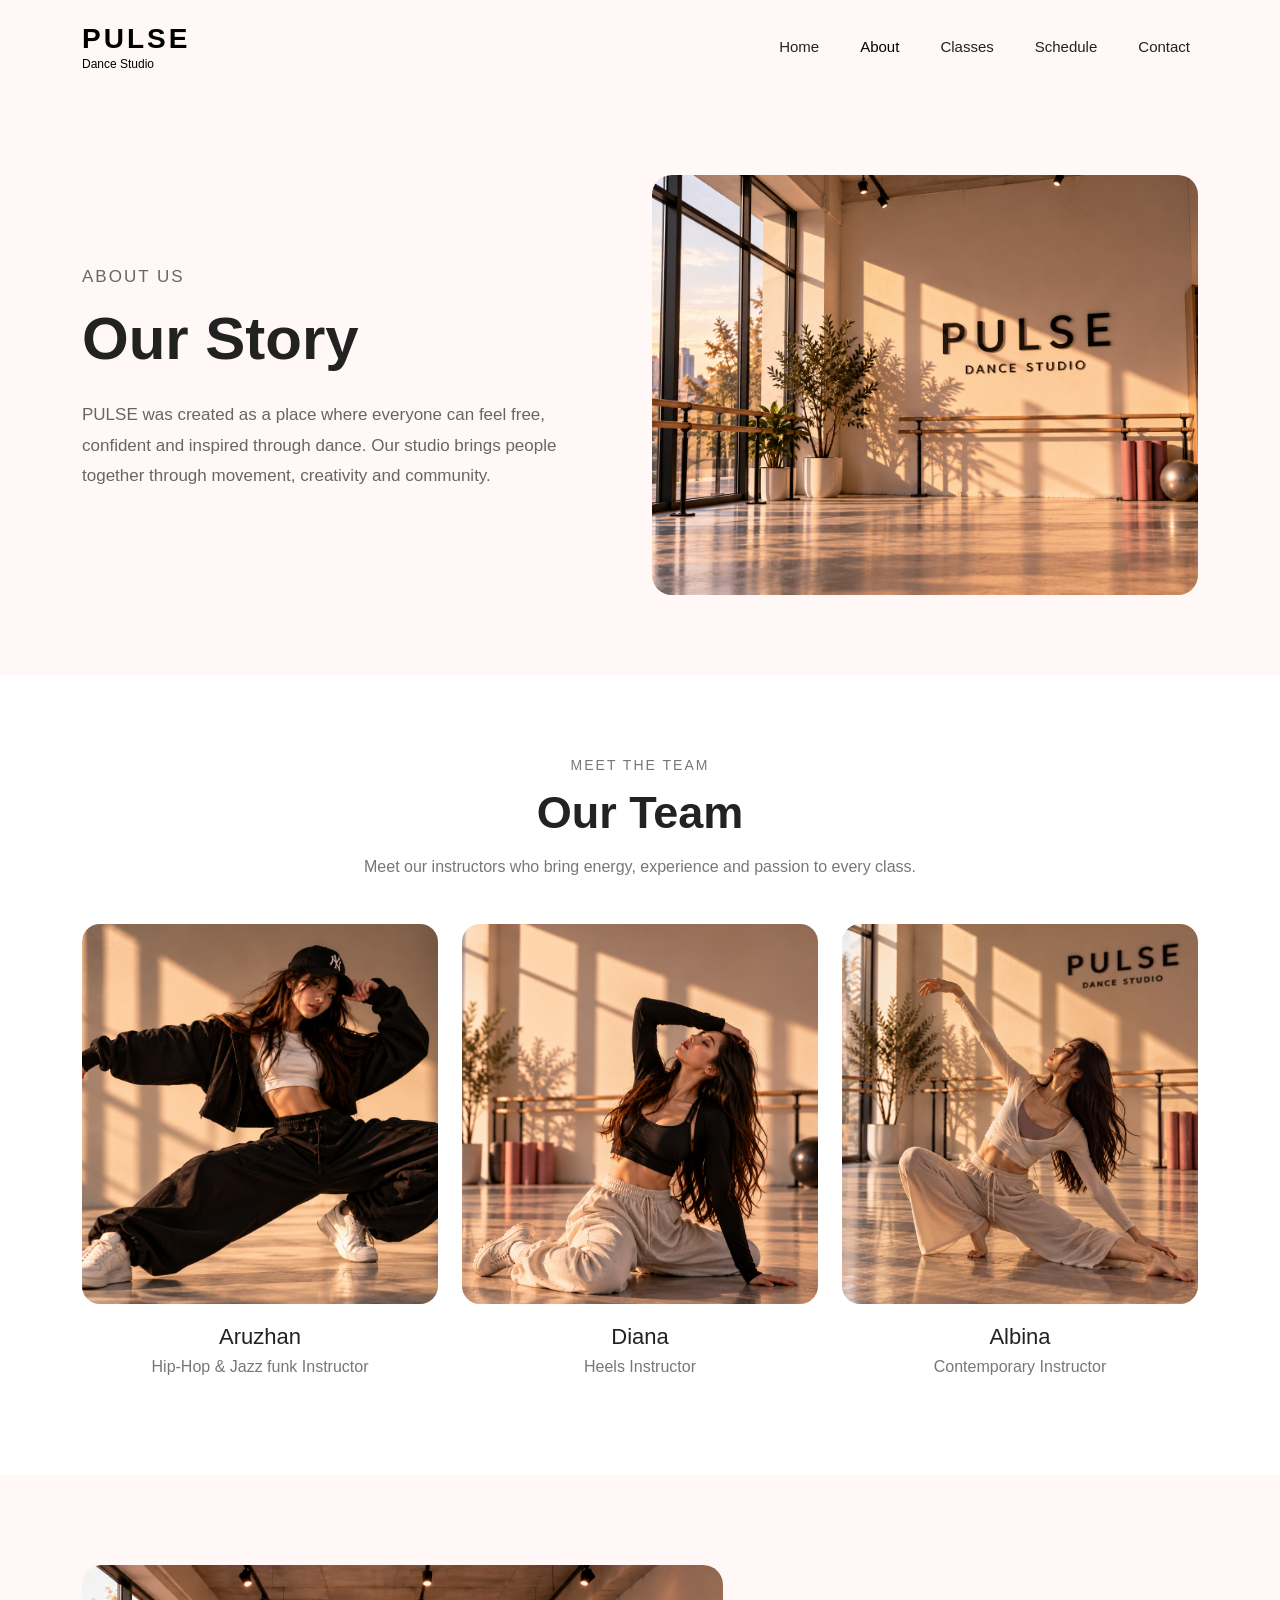
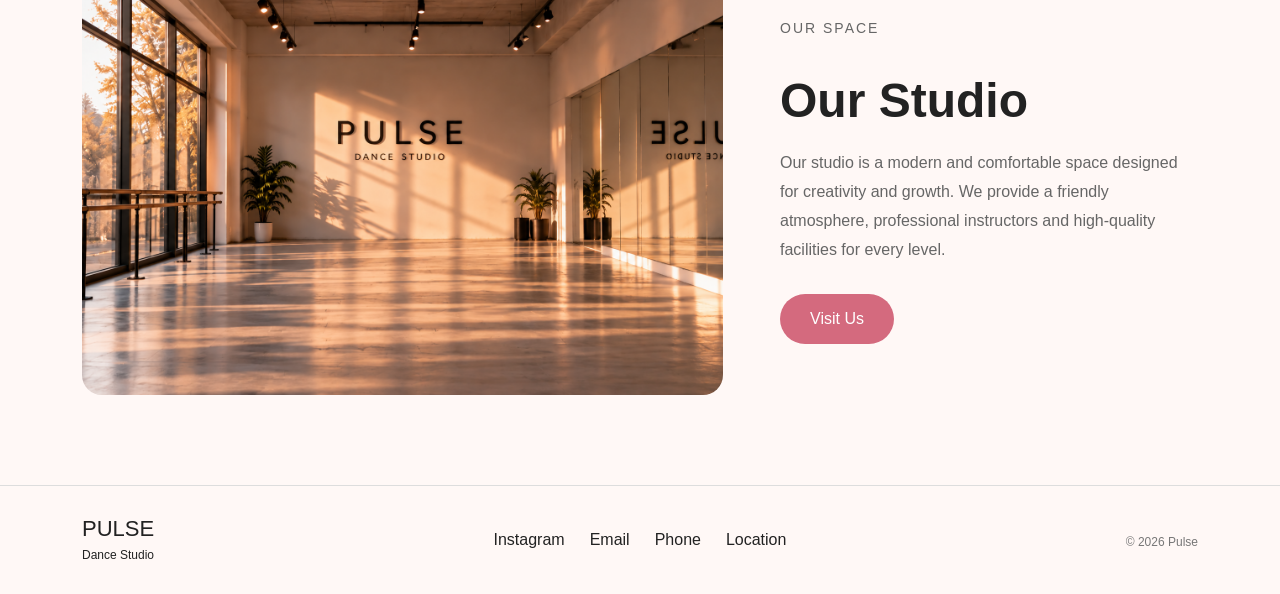
==== about.html @ a778d6ec "about page" ====
<!DOCTYPE html>
<html lang="en">

<head>
    <meta charset="UTF-8">
    <meta name="viewport" content="width=device-width, initial-scale=1.0">

    <title>About - Pulse Dance Studio</title>

    <link href="https://cdn.jsdelivr.net/npm/bootstrap@5.3.8/dist/css/bootstrap.min.css" rel="stylesheet">
    <link rel="stylesheet" href="about.css">
</head>

<body>

    <header>
        <nav class="navbar navbar-expand-lg">
            <div class="container">

                <a class="navbar-brand" href="index.html">
                    <span class="logo">PULSE</span>
                    <span class="logo-text">Dance Studio</span>
                </a>

                <button class="navbar-toggler"
                        type="button"
                        data-bs-toggle="collapse"
                        data-bs-target="#navbarMenu">
                    <span class="navbar-toggler-icon"></span>
                </button>

                <div class="collapse navbar-collapse" id="navbarMenu">

                    <ul class="navbar-nav ms-auto">

                        <li class="nav-item">
                            <a class="nav-link" href="index.html">Home</a>
                        </li>

                        <li class="nav-item">
                            <a class="nav-link active" href="about.html">About</a>
                        </li>

                        <li class="nav-item">
                            <a class="nav-link" href="classes.html">Classes</a>
                        </li>

                        <li class="nav-item">
                            <a class="nav-link" href="schedule.html">Schedule</a>
                        </li>

                        <li class="nav-item">
                            <a class="nav-link" href="contact.html">Contact</a>
                        </li>

                    </ul>

                </div>

            </div>
        </nav>
    </header>


    <main>

        <section class="story-section">

            <div class="container">

                <div class="row align-items-center">

                    <div class="col-lg-6 story-content">

                        <p class="section-label">ABOUT US</p>

                        <h1>Our Story</h1>

                        <p>
                            PULSE was created as a place where everyone can feel free,
                            confident and inspired through dance.
                            Our studio brings people together through movement,
                            creativity and community.
                        </p>

                    </div>


                    <div class="col-lg-6">

                        <img src="images/studio-story.png"
                             class="story-image"
                             alt="Pulse Dance Studio">

                    </div>

                </div>

            </div>

        </section>


        <section class="team-section">

            <div class="container">

                <div class="section-title">

                    <p class="section-label">MEET THE TEAM</p>

                    <h2>Our Team</h2>

                    <p>
                        Meet our instructors who bring energy,
                        experience and passion to every class.
                    </p>

                </div>


                <div class="row g-4">

                    <div class="col-lg-4 col-md-6">

                        <div class="trainer-card">

                            <img src="images/trainer1.png"
                                 alt="Hip-Hop & Jazz funk Instructor">

                            <h3>Aruzhan</h3>

                            <p>Hip-Hop & Jazz funk Instructor</p>

                        </div>

                    </div>


                    <div class="col-lg-4 col-md-6">

                        <div class="trainer-card">

                            <img src="images/trainer2.png"
                                 alt="Heels Instructor">

                            <h3>Diana</h3>

                            <p>Heels Instructor</p>

                        </div>

                    </div>


                    <div class="col-lg-4 col-md-6">

                        <div class="trainer-card">

                            <img src="images/trainer3.png"
                                 alt="Contemporary Instructor">

                            <h3>Albina</h3>

                            <p>Contemporary Instructor</p>

                        </div>

                    </div>

                </div>

            </div>

        </section>


        <section class="studio-section">

            <div class="container">

                <div class="row align-items-center">

                    <div class="col-lg-7">

                        <img src="images/studio.png"
                             class="studio-image"
                             alt="Pulse Studio">

                    </div>


                    <div class="col-lg-5 studio-content">

                        <p class="section-label">OUR SPACE</p>

                        <h2>Our Studio</h2>

                        <p>
                            Our studio is a modern and comfortable space
                            designed for creativity and growth.
                            We provide a friendly atmosphere,
                            professional instructors and high-quality
                            facilities for every level.
                        </p>

                        <a href="contact.html" class="studio-btn">
                            Visit Us
                        </a>

                    </div>

                </div>

            </div>

        </section>

    </main>


    <footer class="footer">

        <div class="container">

            <div class="footer-content">

                <div>

                    <h3>PULSE</h3>

                    <p>Dance Studio</p>

                </div>


                <div class="footer-links">

                    <a href="#">Instagram</a>

                    <a href="mailto:pulse@gmail.com">Email</a>

                    <a href="#">Phone</a>

                    <a href="contact.html">Location</a>

                </div>


                <p class="copyright">
                    © 2026 Pulse
                </p>

            </div>

        </div>

    </footer>


    <script src="https://cdn.jsdelivr.net/npm/bootstrap@5.3.8/dist/js/bootstrap.bundle.min.js"></script>

</body>

</html>
---- about.css ----
body {
    margin: 0;
    background-color: #fff8f6;
    font-family: Arial, sans-serif;
    color: #222;
}

.navbar {
    padding: 20px 0;
}

.navbar-brand {
    display: flex;
    flex-direction: column;
    line-height: 1;
}

.logo {
    font-size: 28px;
    font-weight: bold;
    letter-spacing: 3px;
}

.logo-text {
    font-size: 12px;
    margin-top: 5px;
}

.navbar-nav {
    gap: 25px;
}

.nav-link {
    color: #222;
    font-size: 15px;
}

.nav-link:hover,
.nav-link.active {
    color: #d46a7e;
}

.section-label {
    color: #d46a7e;
    font-size: 14px;
    letter-spacing: 2px;
    margin-bottom: 10px;
}

.story-section {
    padding: 80px 0;
}

.story-content h1 {
    font-size: 60px;
    font-weight: 700;
    margin-bottom: 25px;
}

.story-content p {
    max-width: 500px;
    color: #666;
    font-size: 17px;
    line-height: 1.8;
}

.story-image {
    width: 100%;
    height: 420px;
    object-fit: cover;
    border-radius: 20px;
}

.team-section {
    padding: 80px 0;
    background-color: white;
}

.section-title {
    text-align: center;
    margin-bottom: 45px;
}

.section-title h2 {
    font-size: 45px;
    font-weight: 700;
    margin-bottom: 15px;
}

.section-title p {
    color: #777;
}

.trainer-card {
    text-align: center;
    transition: 0.3s;
}

.trainer-card:hover {
    transform: translateY(-8px);
}

.trainer-card img {
    width: 100%;
    height: 380px;
    object-fit: cover;
    border-radius: 18px;
    margin-bottom: 20px;
}

.trainer-card h3 {
    font-size: 22px;
    margin-bottom: 5px;
}

.trainer-card p {
    color: #777;
}

.studio-section {
    padding: 90px 0;
}

.studio-image {
    width: 100%;
    height: 430px;
    object-fit: cover;
    border-radius: 20px;
}

.studio-content {
    padding-left: 45px;
}

.studio-content h2 {
    font-size: 48px;
    font-weight: 700;
    margin-bottom: 20px;
}

.studio-content p {
    color: #666;
    line-height: 1.8;
    margin-bottom: 30px;
}

.studio-btn {
    display: inline-block;
    background-color: #d46a7e;
    color: white;
    text-decoration: none;
    padding: 13px 30px;
    border-radius: 30px;
    transition: 0.3s;
}

.studio-btn:hover {
    background-color: #b95065;
    transform: translateY(-3px);
}

.footer {
    padding: 30px 0;
    border-top: 1px solid #ddd;
}

.footer-content {
    display: flex;
    justify-content: space-between;
    align-items: center;
}

.footer h3 {
    margin: 0;
    font-size: 22px;
}

.footer p {
    margin: 3px 0 0;
    font-size: 12px;
}

.footer-links {
    display: flex;
    gap: 25px;
}

.footer-links a {
    color: #222;
    text-decoration: none;
}

.footer-links a:hover {
    color: #d46a7e;
}

.copyright {
    color: #777;
}

@media (max-width: 992px) {

    .story-content {
        margin-bottom: 40px;
    }

    .studio-content {
        padding-left: 12px;
        margin-top: 40px;
    }

    .footer-content {
        flex-direction: column;
        gap: 20px;
        text-align: center;
    }

}

@media (max-width: 576px) {

    .story-content h1 {
        font-size: 42px;
    }

    .section-title h2 {
        font-size: 36px;
    }

    .studio-content h2 {
        font-size: 38px;
    }

    .trainer-card img {
        height: 320px;
    }

    .footer-links {
        flex-wrap: wrap;
        justify-content: center;
    }

}
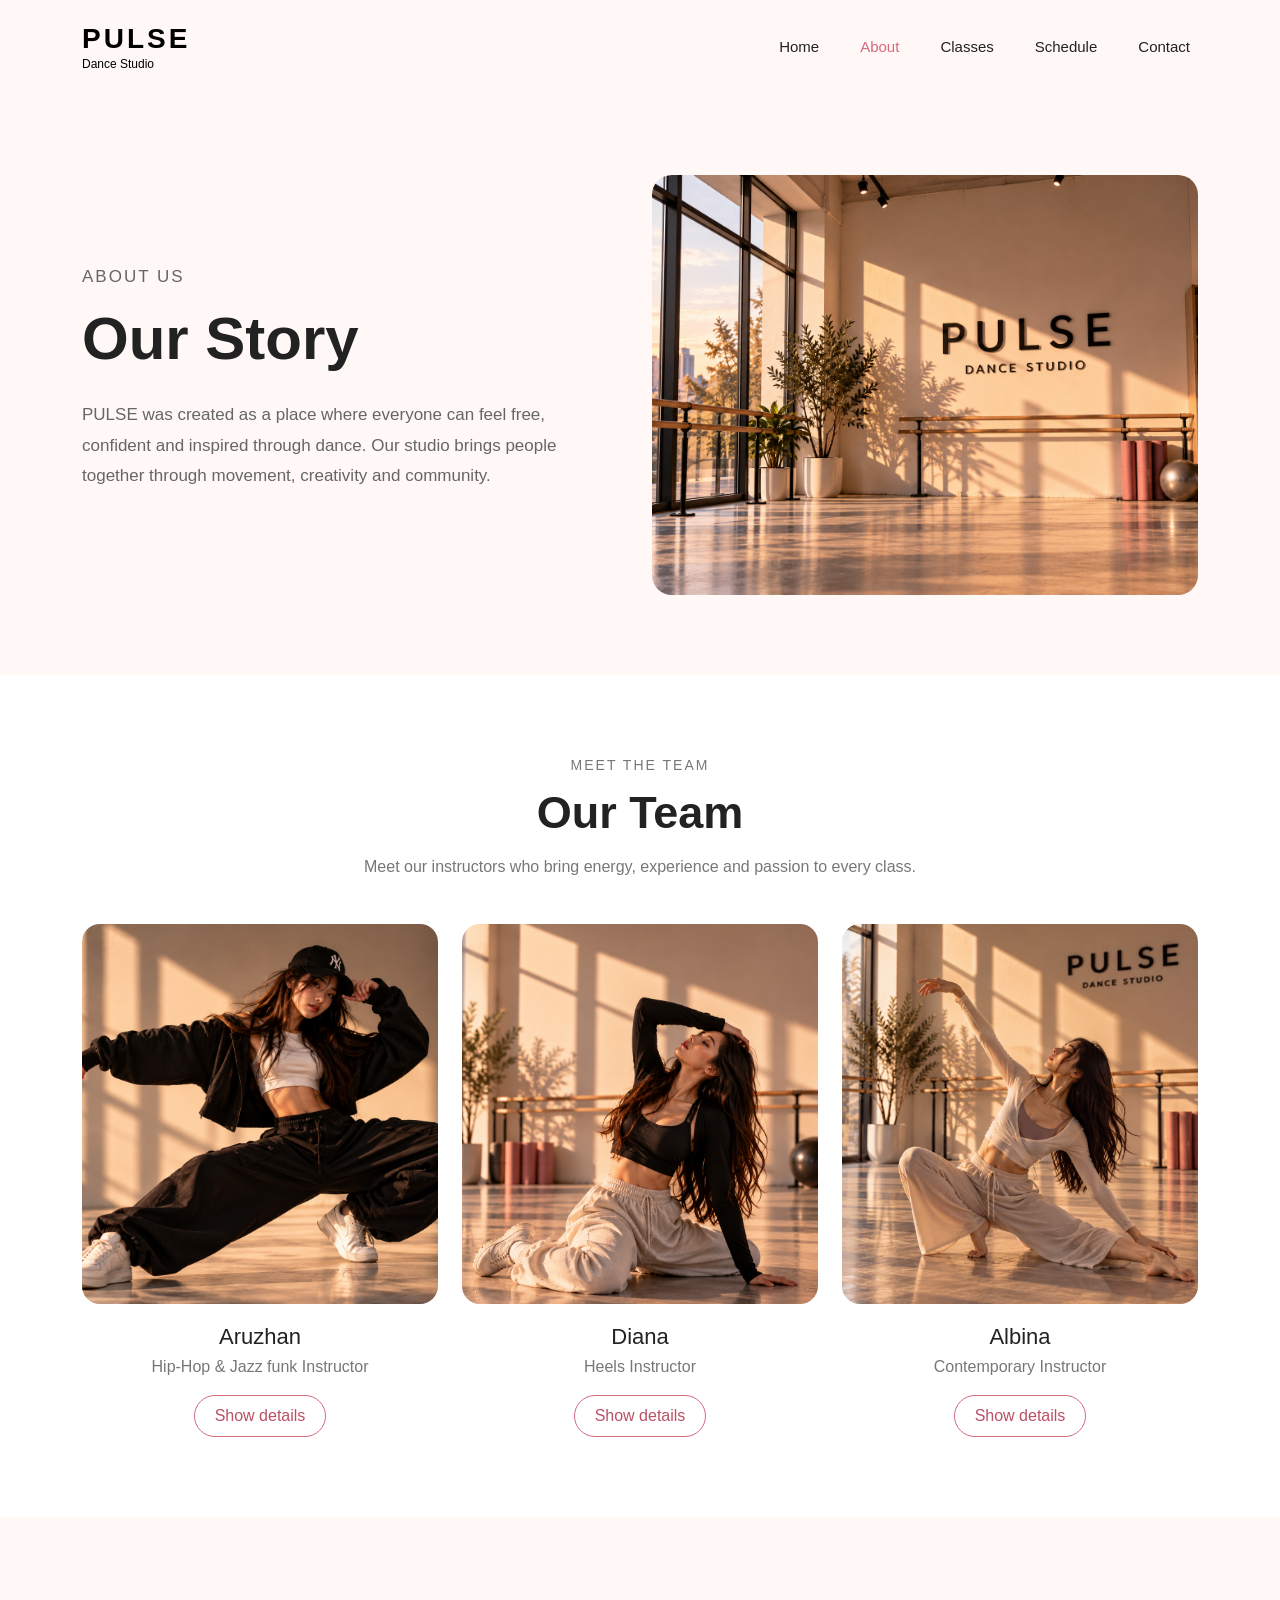
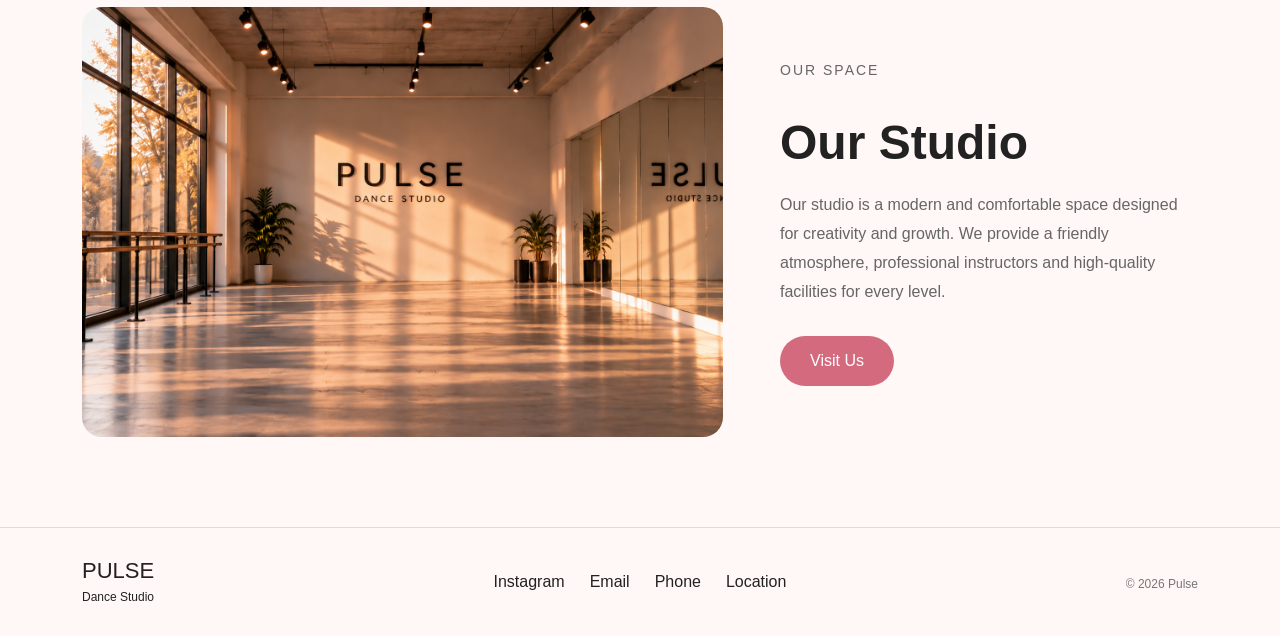
==== commit 2d401482: "about" ====
--- a/about.html
+++ b/about.html
@@ -259,7 +259,8 @@
 
 
     <script src="https://cdn.jsdelivr.net/npm/bootstrap@5.3.8/dist/js/bootstrap.bundle.min.js"></script>
-
+    <script src="https://code.jquery.com/jquery-3.7.1.min.js"></script>
+    <script src="about.js"></script>
 </body>
 
 </html>
--- a/about.css
+++ b/about.css
@@ -35,8 +35,8 @@
     font-size: 15px;
 }
 
-.nav-link:hover,
-.nav-link.active {
+.navbar .nav-link:hover,
+.navbar .nav-link.active {
     color: #d46a7e;
 }
 
@@ -240,4 +240,23 @@
         justify-content: center;
     }
 
+}
+
+.trainer-toggle {
+    background: white;
+    color: #b95065;
+    border: 1px solid #d46a7e;
+    border-radius: 25px;
+    padding: 8px 20px;
+}
+
+.trainer-toggle:hover {
+    background: #d46a7e;
+    color: white;
+}
+
+.trainer-detail {
+    color: #666;
+    margin: 12px auto;
+    max-width: 270px;
 }
